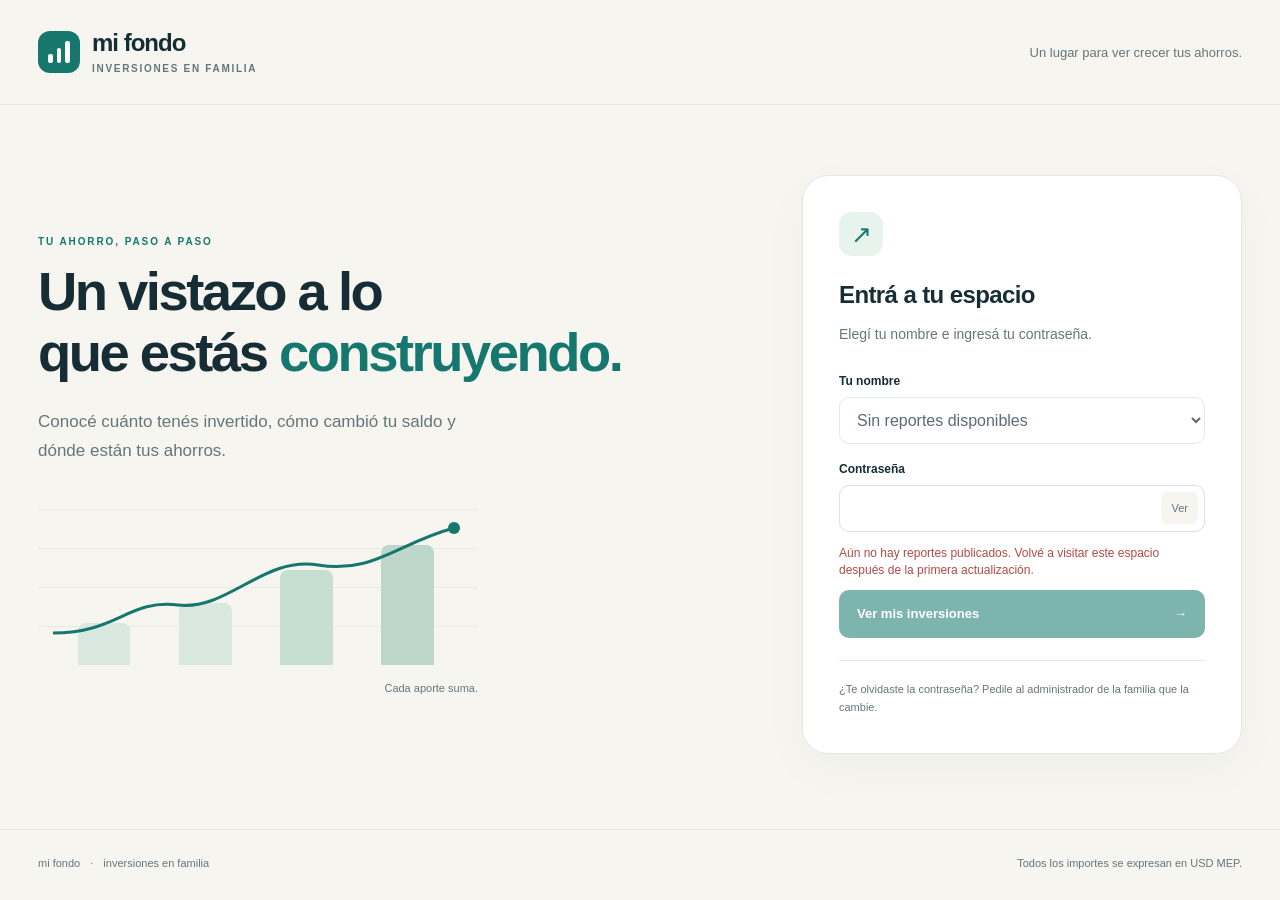
==== docs/index.html @ 8233b6d1 "Implementar fondo familiar local y reportes cifrados" ====
<!doctype html>
<html lang="es">
<head>
  <meta charset="utf-8">
  <meta name="viewport" content="width=device-width, initial-scale=1">
  <meta name="color-scheme" content="light">
  <meta name="description" content="Tu espacio para seguir tus inversiones y ver cómo evolucionan tus ahorros.">
  <title>Mi fondo · Inversiones en familia</title>
  <link rel="stylesheet" href="style.css">
  <script type="module" src="app.js"></script>
</head>
<body>
  <header class="site-header">
    <a class="brand" href="./" aria-label="Mi fondo, inicio"><span class="brand-mark" aria-hidden="true"><i></i><i></i><i></i></span><span>mi fondo<small>inversiones en familia</small></span></a>
    <span class="header-note" id="header-note">Un lugar para ver crecer tus ahorros.</span>
    <button type="button" id="logout" class="button button-quiet" hidden>Cerrar mi vista <span aria-hidden="true">↗</span></button>
  </header>

  <main>
    <section id="login-view" class="login-layout" aria-labelledby="welcome-title">
      <div class="welcome-copy">
        <span class="eyebrow">TU AHORRO, PASO A PASO</span>
        <h1 id="welcome-title">Un vistazo a lo<br>que estás <em>construyendo.</em></h1>
        <p>Conocé cuánto tenés invertido, cómo cambió tu saldo y dónde están tus ahorros.</p>
        <div class="growth-art" aria-hidden="true">
          <div class="growth-grid"></div><div class="growth-bar growth-bar-a"></div><div class="growth-bar growth-bar-b"></div><div class="growth-bar growth-bar-c"></div><div class="growth-bar growth-bar-d"></div>
          <svg viewBox="0 0 420 140" fill="none"><path d="M5 117C70 117 80 83 130 89S215 40 270 49 350 27 406 12" stroke="currentColor" stroke-width="3"/><circle cx="406" cy="12" r="6" fill="currentColor"/></svg>
          <span class="art-label">Cada aporte suma.</span>
        </div>
      </div>
      <div class="login-card">
        <div class="card-icon" aria-hidden="true">↗</div>
        <h2>Entrá a tu espacio</h2>
        <p class="muted">Elegí tu nombre e ingresá tu contraseña.</p>
        <form id="login-form">
          <label for="participant">Tu nombre</label>
          <select id="participant" name="participant" required disabled><option value="">Cargando…</option></select>
          <label for="password">Contraseña</label>
          <div class="password-field"><input id="password" name="password" type="password" autocomplete="current-password" required disabled><button id="show-password" type="button" aria-label="Mostrar contraseña" aria-pressed="false">Ver</button></div>
          <p id="login-message" class="form-message" role="status" aria-live="polite">Buscando el último reporte…</p>
          <button class="button button-primary button-wide" id="login-submit" type="submit" disabled>Ver mis inversiones <span aria-hidden="true">→</span></button>
        </form>
        <p class="login-help">¿Te olvidaste la contraseña? Pedile al administrador de la familia que la cambie.</p>
      </div>
    </section>

    <section id="dashboard" class="dashboard" hidden aria-labelledby="dashboard-title">
      <div class="dashboard-intro"><div><span class="eyebrow">MI ESPACIO</span><h1 id="dashboard-title">Hola.</h1><p>Así están tus inversiones.</p></div><div class="cutoff"><span class="status-dot" aria-hidden="true"></span><div>Última valuación<strong id="as-of">—</strong></div></div></div>
      <div class="metric-grid">
        <article class="metric metric-main"><span class="metric-label">Mi saldo</span><div class="metric-value"><span class="currency-label">USD</span> <strong id="balance">—</strong></div><span class="metric-caption">Valor de tus inversiones al cierre</span><span class="metric-art" aria-hidden="true">↗</span></article>
        <article class="metric"><span class="metric-label">Mis aportes netos</span><div class="metric-value"><span class="currency-label">USD</span> <strong id="net-contributions">—</strong></div><span class="metric-caption" id="contribution-caption">Aportes menos retiros</span></article>
        <article class="metric"><span class="metric-label">Mi resultado</span><div class="metric-value" id="profit-container"><span class="currency-label">USD</span> <strong id="profit">—</strong></div><span class="metric-caption">Saldo + retiros − aportes</span></article>
      </div>
      <div class="content-grid">
        <article class="panel chart-panel">
          <div class="panel-heading"><div><span class="eyebrow">EL RECORRIDO</span><h2>Así evolucionó mi saldo</h2></div><div class="range-control" role="group" aria-label="Período del gráfico"><button type="button" data-range="90">3 meses</button><button type="button" data-range="365">1 año</button><button type="button" data-range="all" class="active" aria-pressed="true">Todo</button></div></div>
          <div id="balance-chart" class="chart-container"></div>
          <p class="chart-note">El saldo refleja tanto tus aportes y retiros como el resultado de las inversiones.</p>
        </article>
        <article class="panel allocation-panel"><div class="panel-heading"><div><span class="eyebrow">MIS INVERSIONES</span><h2>Dónde está mi ahorro</h2></div></div><div id="allocation"></div><p class="chart-note">Tu parte proporcional de la cartera del fondo.</p></article>
      </div>
      <article class="panel unit-panel"><div class="unit-copy"><span class="eyebrow">EL VALOR DEL FONDO</span><h2>Una cuotaparte hoy vale</h2><strong id="unit-value">—</strong><p>Tu ahorro se representa en cuotapartes. Su valor permite seguir la evolución del fondo sin confundirla con los aportes.</p><span class="unit-count" id="unit-count"></span></div><div class="unit-chart-wrap"><div id="unit-chart" class="chart-container chart-small"></div><p class="chart-note" id="unit-return"></p></div></article>
      <article class="panel movements-panel"><div class="panel-heading"><div><span class="eyebrow">MIS MOVIMIENTOS</span><h2>Aportes y retiros</h2></div><span class="table-counter" id="movement-count"></span></div><div class="table-scroll"><table><thead><tr><th>Fecha</th><th>Movimiento</th><th>Concepto</th><th class="numeric">USD MEP</th><th class="numeric">Cuotapartes</th></tr></thead><tbody id="movements"></tbody></table></div><p class="empty-state" id="no-movements" hidden>Todavía no hay movimientos para mostrar.</p></article>
    </section>
  </main>
  <footer class="site-footer"><span>mi fondo <span aria-hidden="true">·</span> inversiones en familia</span><span>Todos los importes se expresan en USD MEP.</span></footer>
</body>
</html>
---- docs/style.css ----
@charset "UTF-8";
:root{--bg:#f6f5f0;--paper:#fff;--ink:#172d36;--muted:#65767b;--line:#e3e8e5;--teal:#15776d;--teal-light:#e7f3ed;--negative:#b14b45;--radius:20px;--shadow:0 16px 50px #18352c08;font-family:Inter,"Segoe UI",Arial,sans-serif;color:var(--ink);background:var(--bg);font-synthesis:none}*{box-sizing:border-box}body{margin:0}button,input,select{font:inherit}button,a,input,select{-webkit-tap-highlight-color:transparent}button{cursor:pointer}button:disabled{opacity:.55;cursor:wait}button:focus-visible,a:focus-visible{outline:3px solid #68b6a3;outline-offset:4px}input:focus,select:focus{outline:2px solid #68b6a3;outline-offset:1px}a{color:inherit}button[hidden],[hidden]{display:none!important}.site-header{max-width:1280px;margin:auto;padding:30px 38px;display:flex;justify-content:space-between;align-items:center;gap:24px;border-bottom:1px solid var(--line)}.brand{display:inline-flex;align-items:center;gap:12px;text-decoration:none;font-size:24px;font-weight:750;letter-spacing:-1px;line-height:1.1}.brand small{display:block;font-size:10px;letter-spacing:1.7px;text-transform:uppercase;font-weight:600;margin-top:7px;color:var(--muted)}.brand-mark{display:flex;align-items:end;gap:4px;width:42px;height:42px;padding:10px;background:var(--teal);border-radius:12px}.brand-mark i{width:5px;background:#fff;border-radius:2px}.brand-mark i:nth-child(1){height:9px}.brand-mark i:nth-child(2){height:15px}.brand-mark i:nth-child(3){height:22px}.header-note{font-size:13px;color:var(--muted)}main{max-width:1280px;margin:auto;padding:0 38px}.login-layout{min-height:calc(100vh - 212px);display:grid;grid-template-columns:1.15fr .85fr;align-items:center;gap:70px;padding:70px 0 75px}.eyebrow{display:block;font-size:10px;font-weight:750;letter-spacing:1.9px;color:var(--teal);margin-bottom:15px}.welcome-copy h1{font-size:clamp(36px,4.25vw,58px);font-weight:650;line-height:1.12;letter-spacing:-2.5px;margin:0 0 24px}.welcome-copy h1 em{font-style:normal;color:var(--teal)}.welcome-copy>p{font-size:17px;line-height:1.7;color:var(--muted);max-width:420px}.growth-art{width:min(95%,440px);height:186px;position:relative;margin-top:42px;overflow:hidden}.growth-grid{position:absolute;inset:0 0 29px;background:repeating-linear-gradient(to top,transparent 0,transparent 38px,#d9e3dc88 38px,#d9e3dc88 39px)}.growth-art svg{position:absolute;inset:8px 5px 15px;color:var(--teal);width:calc(100% - 10px);height:140px}.growth-bar{position:absolute;bottom:29px;width:12%;border-radius:8px 8px 0 0;background:#dae9df}.growth-bar-a{left:9%;height:42px}.growth-bar-b{left:32%;height:62px}.growth-bar-c{left:55%;height:95px;background:#c6dfd0}.growth-bar-d{left:78%;height:120px;background:#bdd7ca}.art-label{position:absolute;bottom:0;right:0;font-size:11px;color:var(--muted)}.login-card{background:var(--paper);border:1px solid var(--line);border-radius:26px;padding:36px;box-shadow:var(--shadow);max-width:440px;width:100%;justify-self:end}.card-icon{display:grid;place-items:center;width:44px;height:44px;background:var(--teal-light);border-radius:13px;color:var(--teal);font-size:25px;margin-bottom:25px}h2{font-size:20px;letter-spacing:-.6px;font-weight:650;margin:0}.login-card h2{font-size:24px}.muted{color:var(--muted);font-size:14px;line-height:1.6}.login-card form{margin-top:28px}label{display:block;font-size:12px;font-weight:650;margin:18px 0 9px}input,select{border:1px solid #d9e2dd;border-radius:10px;background:#fff;color:var(--ink);width:100%;min-height:47px;padding:11px 13px}select{cursor:pointer}.password-field{position:relative}.password-field input{padding-right:60px}.password-field button{position:absolute;right:7px;top:7px;background:var(--bg);border:0;border-radius:6px;padding:8px 10px;font-size:11px;color:var(--muted);min-height:32px}.form-message{min-height:35px;font-size:12px;line-height:1.4;color:var(--muted);margin:13px 0 10px}.form-message.error{color:var(--negative)}.button{border:1px solid transparent;display:inline-flex;justify-content:center;align-items:center;gap:20px;border-radius:10px;padding:13px 17px;font-size:13px;font-weight:600;transition:background .15s}.button-primary{background:var(--teal);color:#fff}.button-primary:hover{background:#11655c}.button-wide{width:100%;justify-content:space-between;min-height:48px}.button-quiet{border-color:var(--line);background:transparent;color:var(--ink)}.button-quiet:hover{background:#fff}.login-help{font-size:11px;line-height:1.7;color:var(--muted);margin:22px 0 0;padding-top:19px;border-top:1px solid var(--line)}.site-footer{max-width:1280px;margin:0 auto;padding:25px 38px;border-top:1px solid var(--line);display:flex;justify-content:space-between;gap:16px;color:var(--muted);font-size:11px;line-height:1.6}.site-footer span span{margin:0 7px}.dashboard{padding:42px 0 45px}.dashboard-intro{display:flex;align-items:end;justify-content:space-between;gap:20px;margin-bottom:28px}.dashboard-intro h1{font-size:37px;letter-spacing:-1.7px;line-height:1.05;font-weight:650;margin:0 0 10px}.dashboard-intro .eyebrow{margin-bottom:13px}.dashboard-intro p{margin:0;color:var(--muted);font-size:14px}.cutoff{display:flex;align-items:center;gap:10px;font-size:10px;line-height:1.5;color:var(--muted);padding-bottom:3px}.cutoff strong{display:block;color:var(--ink);font-size:12px;font-weight:600}.status-dot{width:7px;height:7px;background:#5c9c6f;border-radius:50%;box-shadow:0 0 0 4px #e3ede3}.metric-grid{display:grid;grid-template-columns:1.15fr 1fr 1fr;gap:18px;margin-bottom:24px}.metric{background:#fff;border:1px solid var(--line);border-radius:var(--radius);padding:27px;position:relative;overflow:hidden;box-shadow:var(--shadow)}.metric-main{background:var(--ink);color:#fff;border-color:var(--ink)}.metric-label{display:block;font-size:12px;font-weight:500;color:var(--muted);margin-bottom:17px}.metric-main .metric-label,.metric-main .metric-caption{color:#b8cfcc}.metric-value{white-space:nowrap;line-height:1.15;font-variant-numeric:tabular-nums;font-size:34px;letter-spacing:-1px;font-weight:550;margin-bottom:13px}.metric-value strong{font-weight:650}.currency-label{font-size:12px;font-weight:500;letter-spacing:.4px}.metric-caption{font-size:10px;line-height:1.6;color:var(--muted);position:relative;z-index:1}.metric-art{font-size:135px;position:absolute;right:-3px;bottom:-34px;color:#ffffff08;line-height:1}.positive{color:var(--teal)}.negative{color:var(--negative)}.content-grid{display:grid;grid-template-columns:1.55fr 1fr;gap:22px;margin-bottom:22px}.panel{background:#fff;border:1px solid var(--line);border-radius:var(--radius);box-shadow:var(--shadow);padding:27px}.panel-heading{display:flex;align-items:center;justify-content:space-between;gap:16px;margin-bottom:23px}.panel-heading .eyebrow{font-size:9px;margin-bottom:10px}.panel-heading h2{font-size:18px}.range-control{display:flex;gap:3px;border:1px solid var(--line);padding:3px;border-radius:8px;white-space:nowrap}.range-control button{font-size:10px;min-height:29px;padding:6px 8px;border:0;background:transparent;border-radius:5px;color:var(--muted)}.range-control .active{background:var(--teal-light);color:var(--teal);font-weight:650}.chart-container{min-height:195px;position:relative}.chart-container svg{width:100%;height:auto;display:block;overflow:visible}.chart-note{margin:16px 0 0;font-size:10px;line-height:1.7;color:var(--muted)}.chart-empty{height:195px;display:grid;place-items:center;text-align:center;font-size:12px;line-height:1.6;color:var(--muted);border-radius:12px;background:#f8faf7;padding:25px}.chart-text{font-size:10px;fill:#7c8b8a;font-family:"Segoe UI",Arial,sans-serif}.allocation-item+.allocation-item{margin-top:16px}.allocation-label{display:flex;align-items:center;justify-content:space-between;gap:12px;font-size:11px;line-height:1.5;margin-bottom:7px}.allocation-name{display:flex;align-items:center;gap:8px;min-width:0}.allocation-name strong{font-weight:650;white-space:nowrap;overflow:hidden;text-overflow:ellipsis}.allocation-name small{color:var(--muted);font-size:10px}.allocation-label>span{font-variant-numeric:tabular-nums;white-space:nowrap;font-weight:600}.allocation-track{height:5px;border-radius:4px;background:#edf1ed;overflow:hidden}.allocation-fill{height:100%;border-radius:4px;background:var(--teal)}.allocation-dot{height:7px;width:7px;min-width:7px;border-radius:50%;background:var(--teal)}.allocation-more{margin-top:17px;color:var(--muted);font-size:10px}.unit-panel{display:grid;grid-template-columns:.9fr 1.3fr;gap:48px;margin-bottom:22px;background:#eef3ec;border-color:#e0e8dc}.unit-copy h2{font-size:18px}.unit-copy>strong{display:block;font-size:30px;letter-spacing:-1px;font-weight:650;margin:15px 0 12px;font-variant-numeric:tabular-nums}.unit-copy>p{font-size:11px;line-height:1.8;color:var(--muted);max-width:350px}.unit-count{display:inline-block;margin-top:5px;font-size:10px;border:1px solid #d2dfd0;border-radius:6px;padding:7px 10px;color:#526a5d}.unit-chart-wrap{align-self:center}.chart-small{min-height:140px}.unit-chart-wrap .chart-note{margin-top:6px}.table-scroll{overflow:auto;margin:0 -3px}table{width:100%;border-collapse:collapse;white-space:nowrap;text-align:left}th{font-size:9px;font-weight:650;text-transform:uppercase;letter-spacing:.9px;color:var(--muted);padding:0 12px 13px;border-bottom:1px solid var(--line)}td{padding:15px 12px;border-bottom:1px solid #edf0ed;font-size:11px;line-height:1.5}tbody tr:last-child td{border-bottom:0}.numeric{text-align:right;font-variant-numeric:tabular-nums}.movement-badge{display:inline-block;padding:5px 8px;background:var(--teal-light);color:var(--teal);border-radius:6px;font-size:10px}.movement-badge.withdrawal{background:#f7ece7;color:#a55c46}.movement-note{white-space:normal;min-width:140px;max-width:380px;color:var(--muted)}.table-counter{font-size:10px;color:var(--muted);background:var(--bg);padding:7px 10px;border-radius:7px}.empty-state{font-size:12px;color:var(--muted);padding:24px 0;line-height:1.8}.movements-panel .panel-heading{margin-bottom:26px}@media(min-width:1400px){.login-layout{gap:110px}}@media(max-width:1000px){.login-layout{gap:35px}.login-card{padding:28px}.metric{padding:22px}.metric-value{font-size:28px}.content-grid{grid-template-columns:1.3fr 1fr}.panel{padding:22px}.panel-heading{align-items:start;flex-wrap:wrap}.range-control{margin-top:0}.unit-panel{gap:30px}}@media(max-width:760px){.site-header{padding:22px}.header-note{display:none}main{padding:0 22px}.login-layout{grid-template-columns:1fr;padding:42px 0 45px;gap:25px;min-height:0}.welcome-copy h1{font-size:39px;letter-spacing:-1.8px}.welcome-copy>p{font-size:14px;max-width:100%;margin-bottom:0}.growth-art{display:none}.login-card{max-width:none;justify-self:stretch;padding:27px}.welcome-copy .eyebrow{font-size:9px}.site-footer{padding:22px;flex-direction:column;gap:7px}.dashboard{padding-top:30px}.dashboard-intro h1{font-size:31px}.dashboard-intro{align-items:start}.cutoff{font-size:9px;padding-top:21px}.cutoff strong{font-size:10px}.metric-grid{grid-template-columns:1fr 1fr;gap:12px}.metric-main{grid-column:1/-1}.metric{padding:21px}.metric-main .metric-value{font-size:39px}.metric-value{font-size:25px}.metric-label{font-size:11px;margin-bottom:13px}.metric-caption{font-size:9px}.content-grid{grid-template-columns:1fr;gap:18px;margin-bottom:18px}.panel{padding:23px}.unit-panel{grid-template-columns:1fr;gap:22px;margin-bottom:18px}.unit-copy>p{max-width:none}.unit-chart-wrap{width:100%}.range-control button{font-size:9px}.panel-heading h2{font-size:17px}.site-header .button{font-size:11px;padding:10px}.brand{font-size:22px}.brand small{font-size:8px}.brand-mark{width:37px;height:37px;padding:8px}.allocation-name small{max-width:210px;overflow:hidden;text-overflow:ellipsis;white-space:nowrap}.movements-panel{padding:23px 15px}.movements-panel .panel-heading{padding:0 8px}.metric-art{bottom:-30px;right:16px}}@media(prefers-reduced-motion:reduce){*{scroll-behavior:auto!important;transition:none!important}}@media print{.site-header #logout,.range-control,#login-view{display:none!important}body{background:#fff}.site-header,main,.site-footer{max-width:none;padding-left:0;padding-right:0}.panel,.metric{box-shadow:none;break-inside:avoid}.dashboard{padding-top:20px}.content-grid{grid-template-columns:1.4fr 1fr}.metric-main{print-color-adjust:exact;-webkit-print-color-adjust:exact}.site-footer{margin-top:20px}}
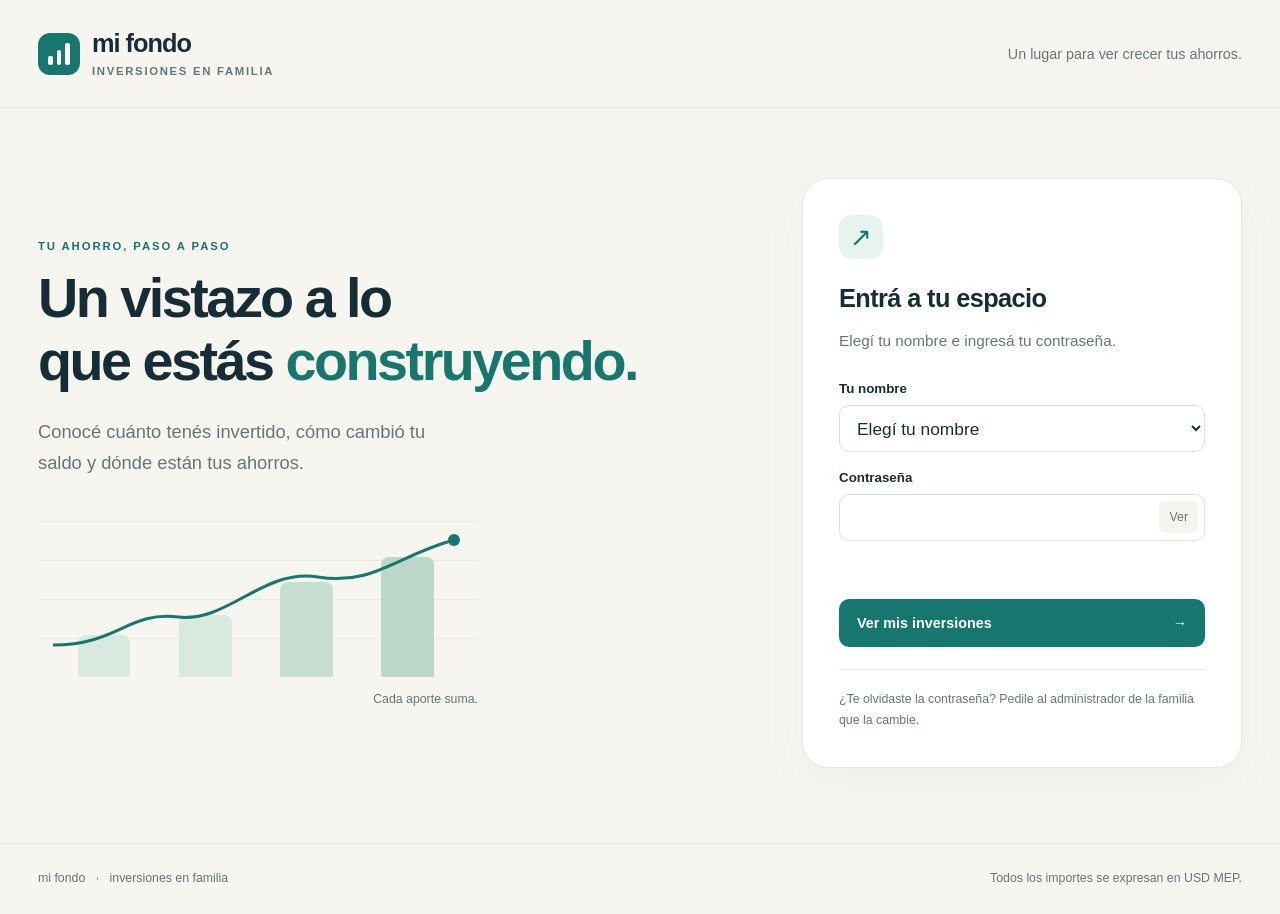
==== commit a0afb85a: "Aumentar la tipografia de los reportes y el administrador" ====
--- a/docs/index.html
+++ b/docs/index.html
@@ -6,7 +6,7 @@
   <meta name="color-scheme" content="light">
   <meta name="description" content="Tu espacio para seguir tus inversiones y ver cómo evolucionan tus ahorros.">
   <title>Mi fondo · Inversiones en familia</title>
-  <link rel="stylesheet" href="style.css">
+  <link rel="stylesheet" href="style.css?v=2">
   <script type="module" src="app.js"></script>
 </head>
 <body>
@@ -45,7 +45,7 @@
     </section>
 
     <section id="dashboard" class="dashboard" hidden aria-labelledby="dashboard-title">
-      <div class="dashboard-intro"><div><span class="eyebrow">MI ESPACIO</span><h1 id="dashboard-title">Hola.</h1><p>Así están tus inversiones.</p></div><div class="cutoff"><span class="status-dot" aria-hidden="true"></span><div>Última valuación<strong id="as-of">—</strong></div></div></div>
+      <div class="dashboard-intro"><div><span class="eyebrow">MI ESPACIO</span><h1 id="dashboard-title">Hola.</h1><p>Así están tus inversiones.</p></div><div class="cutoff"><span class="status-dot" aria-hidden="true"></span><div>Última valuación<strong id="as-of">—</strong><small id="quote-as-of" hidden></small></div></div></div>
       <div class="metric-grid">
         <article class="metric metric-main"><span class="metric-label">Mi saldo</span><div class="metric-value"><span class="currency-label">USD</span> <strong id="balance">—</strong></div><span class="metric-caption">Valor de tus inversiones al cierre</span><span class="metric-art" aria-hidden="true">↗</span></article>
         <article class="metric"><span class="metric-label">Mis aportes netos</span><div class="metric-value"><span class="currency-label">USD</span> <strong id="net-contributions">—</strong></div><span class="metric-caption" id="contribution-caption">Aportes menos retiros</span></article>
--- a/docs/style.css
+++ b/docs/style.css
@@ -1,2 +1,10 @@
 @charset "UTF-8";
-:root{--bg:#f6f5f0;--paper:#fff;--ink:#172d36;--muted:#65767b;--line:#e3e8e5;--teal:#15776d;--teal-light:#e7f3ed;--negative:#b14b45;--radius:20px;--shadow:0 16px 50px #18352c08;font-family:Inter,"Segoe UI",Arial,sans-serif;color:var(--ink);background:var(--bg);font-synthesis:none}*{box-sizing:border-box}body{margin:0}button,input,select{font:inherit}button,a,input,select{-webkit-tap-highlight-color:transparent}button{cursor:pointer}button:disabled{opacity:.55;cursor:wait}button:focus-visible,a:focus-visible{outline:3px solid #68b6a3;outline-offset:4px}input:focus,select:focus{outline:2px solid #68b6a3;outline-offset:1px}a{color:inherit}button[hidden],[hidden]{display:none!important}.site-header{max-width:1280px;margin:auto;padding:30px 38px;display:flex;justify-content:space-between;align-items:center;gap:24px;border-bottom:1px solid var(--line)}.brand{display:inline-flex;align-items:center;gap:12px;text-decoration:none;font-size:24px;font-weight:750;letter-spacing:-1px;line-height:1.1}.brand small{display:block;font-size:10px;letter-spacing:1.7px;text-transform:uppercase;font-weight:600;margin-top:7px;color:var(--muted)}.brand-mark{display:flex;align-items:end;gap:4px;width:42px;height:42px;padding:10px;background:var(--teal);border-radius:12px}.brand-mark i{width:5px;background:#fff;border-radius:2px}.brand-mark i:nth-child(1){height:9px}.brand-mark i:nth-child(2){height:15px}.brand-mark i:nth-child(3){height:22px}.header-note{font-size:13px;color:var(--muted)}main{max-width:1280px;margin:auto;padding:0 38px}.login-layout{min-height:calc(100vh - 212px);display:grid;grid-template-columns:1.15fr .85fr;align-items:center;gap:70px;padding:70px 0 75px}.eyebrow{display:block;font-size:10px;font-weight:750;letter-spacing:1.9px;color:var(--teal);margin-bottom:15px}.welcome-copy h1{font-size:clamp(36px,4.25vw,58px);font-weight:650;line-height:1.12;letter-spacing:-2.5px;margin:0 0 24px}.welcome-copy h1 em{font-style:normal;color:var(--teal)}.welcome-copy>p{font-size:17px;line-height:1.7;color:var(--muted);max-width:420px}.growth-art{width:min(95%,440px);height:186px;position:relative;margin-top:42px;overflow:hidden}.growth-grid{position:absolute;inset:0 0 29px;background:repeating-linear-gradient(to top,transparent 0,transparent 38px,#d9e3dc88 38px,#d9e3dc88 39px)}.growth-art svg{position:absolute;inset:8px 5px 15px;color:var(--teal);width:calc(100% - 10px);height:140px}.growth-bar{position:absolute;bottom:29px;width:12%;border-radius:8px 8px 0 0;background:#dae9df}.growth-bar-a{left:9%;height:42px}.growth-bar-b{left:32%;height:62px}.growth-bar-c{left:55%;height:95px;background:#c6dfd0}.growth-bar-d{left:78%;height:120px;background:#bdd7ca}.art-label{position:absolute;bottom:0;right:0;font-size:11px;color:var(--muted)}.login-card{background:var(--paper);border:1px solid var(--line);border-radius:26px;padding:36px;box-shadow:var(--shadow);max-width:440px;width:100%;justify-self:end}.card-icon{display:grid;place-items:center;width:44px;height:44px;background:var(--teal-light);border-radius:13px;color:var(--teal);font-size:25px;margin-bottom:25px}h2{font-size:20px;letter-spacing:-.6px;font-weight:650;margin:0}.login-card h2{font-size:24px}.muted{color:var(--muted);font-size:14px;line-height:1.6}.login-card form{margin-top:28px}label{display:block;font-size:12px;font-weight:650;margin:18px 0 9px}input,select{border:1px solid #d9e2dd;border-radius:10px;background:#fff;color:var(--ink);width:100%;min-height:47px;padding:11px 13px}select{cursor:pointer}.password-field{position:relative}.password-field input{padding-right:60px}.password-field button{position:absolute;right:7px;top:7px;background:var(--bg);border:0;border-radius:6px;padding:8px 10px;font-size:11px;color:var(--muted);min-height:32px}.form-message{min-height:35px;font-size:12px;line-height:1.4;color:var(--muted);margin:13px 0 10px}.form-message.error{color:var(--negative)}.button{border:1px solid transparent;display:inline-flex;justify-content:center;align-items:center;gap:20px;border-radius:10px;padding:13px 17px;font-size:13px;font-weight:600;transition:background .15s}.button-primary{background:var(--teal);color:#fff}.button-primary:hover{background:#11655c}.button-wide{width:100%;justify-content:space-between;min-height:48px}.button-quiet{border-color:var(--line);background:transparent;color:var(--ink)}.button-quiet:hover{background:#fff}.login-help{font-size:11px;line-height:1.7;color:var(--muted);margin:22px 0 0;padding-top:19px;border-top:1px solid var(--line)}.site-footer{max-width:1280px;margin:0 auto;padding:25px 38px;border-top:1px solid var(--line);display:flex;justify-content:space-between;gap:16px;color:var(--muted);font-size:11px;line-height:1.6}.site-footer span span{margin:0 7px}.dashboard{padding:42px 0 45px}.dashboard-intro{display:flex;align-items:end;justify-content:space-between;gap:20px;margin-bottom:28px}.dashboard-intro h1{font-size:37px;letter-spacing:-1.7px;line-height:1.05;font-weight:650;margin:0 0 10px}.dashboard-intro .eyebrow{margin-bottom:13px}.dashboard-intro p{margin:0;color:var(--muted);font-size:14px}.cutoff{display:flex;align-items:center;gap:10px;font-size:10px;line-height:1.5;color:var(--muted);padding-bottom:3px}.cutoff strong{display:block;color:var(--ink);font-size:12px;font-weight:600}.status-dot{width:7px;height:7px;background:#5c9c6f;border-radius:50%;box-shadow:0 0 0 4px #e3ede3}.metric-grid{display:grid;grid-template-columns:1.15fr 1fr 1fr;gap:18px;margin-bottom:24px}.metric{background:#fff;border:1px solid var(--line);border-radius:var(--radius);padding:27px;position:relative;overflow:hidden;box-shadow:var(--shadow)}.metric-main{background:var(--ink);color:#fff;border-color:var(--ink)}.metric-label{display:block;font-size:12px;font-weight:500;color:var(--muted);margin-bottom:17px}.metric-main .metric-label,.metric-main .metric-caption{color:#b8cfcc}.metric-value{white-space:nowrap;line-height:1.15;font-variant-numeric:tabular-nums;font-size:34px;letter-spacing:-1px;font-weight:550;margin-bottom:13px}.metric-value strong{font-weight:650}.currency-label{font-size:12px;font-weight:500;letter-spacing:.4px}.metric-caption{font-size:10px;line-height:1.6;color:var(--muted);position:relative;z-index:1}.metric-art{font-size:135px;position:absolute;right:-3px;bottom:-34px;color:#ffffff08;line-height:1}.positive{color:var(--teal)}.negative{color:var(--negative)}.content-grid{display:grid;grid-template-columns:1.55fr 1fr;gap:22px;margin-bottom:22px}.panel{background:#fff;border:1px solid var(--line);border-radius:var(--radius);box-shadow:var(--shadow);padding:27px}.panel-heading{display:flex;align-items:center;justify-content:space-between;gap:16px;margin-bottom:23px}.panel-heading .eyebrow{font-size:9px;margin-bottom:10px}.panel-heading h2{font-size:18px}.range-control{display:flex;gap:3px;border:1px solid var(--line);padding:3px;border-radius:8px;white-space:nowrap}.range-control button{font-size:10px;min-height:29px;padding:6px 8px;border:0;background:transparent;border-radius:5px;color:var(--muted)}.range-control .active{background:var(--teal-light);color:var(--teal);font-weight:650}.chart-container{min-height:195px;position:relative}.chart-container svg{width:100%;height:auto;display:block;overflow:visible}.chart-note{margin:16px 0 0;font-size:10px;line-height:1.7;color:var(--muted)}.chart-empty{height:195px;display:grid;place-items:center;text-align:center;font-size:12px;line-height:1.6;color:var(--muted);border-radius:12px;background:#f8faf7;padding:25px}.chart-text{font-size:10px;fill:#7c8b8a;font-family:"Segoe UI",Arial,sans-serif}.allocation-item+.allocation-item{margin-top:16px}.allocation-label{display:flex;align-items:center;justify-content:space-between;gap:12px;font-size:11px;line-height:1.5;margin-bottom:7px}.allocation-name{display:flex;align-items:center;gap:8px;min-width:0}.allocation-name strong{font-weight:650;white-space:nowrap;overflow:hidden;text-overflow:ellipsis}.allocation-name small{color:var(--muted);font-size:10px}.allocation-label>span{font-variant-numeric:tabular-nums;white-space:nowrap;font-weight:600}.allocation-track{height:5px;border-radius:4px;background:#edf1ed;overflow:hidden}.allocation-fill{height:100%;border-radius:4px;background:var(--teal)}.allocation-dot{height:7px;width:7px;min-width:7px;border-radius:50%;background:var(--teal)}.allocation-more{margin-top:17px;color:var(--muted);font-size:10px}.unit-panel{display:grid;grid-template-columns:.9fr 1.3fr;gap:48px;margin-bottom:22px;background:#eef3ec;border-color:#e0e8dc}.unit-copy h2{font-size:18px}.unit-copy>strong{display:block;font-size:30px;letter-spacing:-1px;font-weight:650;margin:15px 0 12px;font-variant-numeric:tabular-nums}.unit-copy>p{font-size:11px;line-height:1.8;color:var(--muted);max-width:350px}.unit-count{display:inline-block;margin-top:5px;font-size:10px;border:1px solid #d2dfd0;border-radius:6px;padding:7px 10px;color:#526a5d}.unit-chart-wrap{align-self:center}.chart-small{min-height:140px}.unit-chart-wrap .chart-note{margin-top:6px}.table-scroll{overflow:auto;margin:0 -3px}table{width:100%;border-collapse:collapse;white-space:nowrap;text-align:left}th{font-size:9px;font-weight:650;text-transform:uppercase;letter-spacing:.9px;color:var(--muted);padding:0 12px 13px;border-bottom:1px solid var(--line)}td{padding:15px 12px;border-bottom:1px solid #edf0ed;font-size:11px;line-height:1.5}tbody tr:last-child td{border-bottom:0}.numeric{text-align:right;font-variant-numeric:tabular-nums}.movement-badge{display:inline-block;padding:5px 8px;background:var(--teal-light);color:var(--teal);border-radius:6px;font-size:10px}.movement-badge.withdrawal{background:#f7ece7;color:#a55c46}.movement-note{white-space:normal;min-width:140px;max-width:380px;color:var(--muted)}.table-counter{font-size:10px;color:var(--muted);background:var(--bg);padding:7px 10px;border-radius:7px}.empty-state{font-size:12px;color:var(--muted);padding:24px 0;line-height:1.8}.movements-panel .panel-heading{margin-bottom:26px}@media(min-width:1400px){.login-layout{gap:110px}}@media(max-width:1000px){.login-layout{gap:35px}.login-card{padding:28px}.metric{padding:22px}.metric-value{font-size:28px}.content-grid{grid-template-columns:1.3fr 1fr}.panel{padding:22px}.panel-heading{align-items:start;flex-wrap:wrap}.range-control{margin-top:0}.unit-panel{gap:30px}}@media(max-width:760px){.site-header{padding:22px}.header-note{display:none}main{padding:0 22px}.login-layout{grid-template-columns:1fr;padding:42px 0 45px;gap:25px;min-height:0}.welcome-copy h1{font-size:39px;letter-spacing:-1.8px}.welcome-copy>p{font-size:14px;max-width:100%;margin-bottom:0}.growth-art{display:none}.login-card{max-width:none;justify-self:stretch;padding:27px}.welcome-copy .eyebrow{font-size:9px}.site-footer{padding:22px;flex-direction:column;gap:7px}.dashboard{padding-top:30px}.dashboard-intro h1{font-size:31px}.dashboard-intro{align-items:start}.cutoff{font-size:9px;padding-top:21px}.cutoff strong{font-size:10px}.metric-grid{grid-template-columns:1fr 1fr;gap:12px}.metric-main{grid-column:1/-1}.metric{padding:21px}.metric-main .metric-value{font-size:39px}.metric-value{font-size:25px}.metric-label{font-size:11px;margin-bottom:13px}.metric-caption{font-size:9px}.content-grid{grid-template-columns:1fr;gap:18px;margin-bottom:18px}.panel{padding:23px}.unit-panel{grid-template-columns:1fr;gap:22px;margin-bottom:18px}.unit-copy>p{max-width:none}.unit-chart-wrap{width:100%}.range-control button{font-size:9px}.panel-heading h2{font-size:17px}.site-header .button{font-size:11px;padding:10px}.brand{font-size:22px}.brand small{font-size:8px}.brand-mark{width:37px;height:37px;padding:8px}.allocation-name small{max-width:210px;overflow:hidden;text-overflow:ellipsis;white-space:nowrap}.movements-panel{padding:23px 15px}.movements-panel .panel-heading{padding:0 8px}.metric-art{bottom:-30px;right:16px}}@media(prefers-reduced-motion:reduce){*{scroll-behavior:auto!important;transition:none!important}}@media print{.site-header #logout,.range-control,#login-view{display:none!important}body{background:#fff}.site-header,main,.site-footer{max-width:none;padding-left:0;padding-right:0}.panel,.metric{box-shadow:none;break-inside:avoid}.dashboard{padding-top:20px}.content-grid{grid-template-columns:1.4fr 1fr}.metric-main{print-color-adjust:exact;-webkit-print-color-adjust:exact}.site-footer{margin-top:20px}}
+:root{--bg:#f6f5f0;--paper:#fff;--ink:#172d36;--muted:#65767b;--line:#e3e8e5;--teal:#15776d;--teal-light:#e7f3ed;--negative:#b14b45;--radius:20px;--shadow:0 16px 50px #18352c08;font-family:Inter,"Segoe UI",Arial,sans-serif;color:var(--ink);background:var(--bg);font-synthesis:none}*{box-sizing:border-box}body{margin:0;font-size:calc(1rem + 1pt)}button,input,select{font:inherit}button,a,input,select{-webkit-tap-highlight-color:transparent}button{cursor:pointer}button:disabled{opacity:.55;cursor:wait}button:focus-visible,a:focus-visible{outline:3px solid #68b6a3;outline-offset:4px}input:focus,select:focus{outline:2px solid #68b6a3;outline-offset:1px}a{color:inherit}button[hidden],[hidden]{display:none!important}.site-header{max-width:1280px;margin:auto;padding:30px 38px;display:flex;justify-content:space-between;align-items:center;gap:24px;border-bottom:1px solid var(--line)}.brand{display:inline-flex;align-items:center;gap:12px;text-decoration:none;font-size:calc(24px + 1pt);font-weight:750;letter-spacing:-1px;line-height:1.1}.brand small{display:block;font-size:calc(10px + 1pt);letter-spacing:1.7px;text-transform:uppercase;font-weight:600;margin-top:7px;color:var(--muted)}.brand-mark{display:flex;align-items:end;gap:4px;width:42px;height:42px;padding:10px;background:var(--teal);border-radius:12px}.brand-mark i{width:5px;background:#fff;border-radius:2px}.brand-mark i:nth-child(1){height:9px}.brand-mark i:nth-child(2){height:15px}.brand-mark i:nth-child(3){height:22px}.header-note{font-size:calc(13px + 1pt);color:var(--muted)}main{max-width:1280px;margin:auto;padding:0 38px}.login-layout{min-height:calc(100vh - 212px);display:grid;grid-template-columns:1.15fr .85fr;align-items:center;gap:70px;padding:70px 0 75px}.eyebrow{display:block;font-size:calc(10px + 1pt);font-weight:750;letter-spacing:1.9px;color:var(--teal);margin-bottom:15px}.welcome-copy h1{font-size:calc(clamp(36px,4.25vw,58px) + 1pt);font-weight:650;line-height:1.12;letter-spacing:-2.5px;margin:0 0 24px}.welcome-copy h1 em{font-style:normal;color:var(--teal)}.welcome-copy>p{font-size:calc(17px + 1pt);line-height:1.7;color:var(--muted);max-width:420px}.growth-art{width:min(95%,440px);height:186px;position:relative;margin-top:42px;overflow:hidden}.growth-grid{position:absolute;inset:0 0 29px;background:repeating-linear-gradient(to top,transparent 0,transparent 38px,#d9e3dc88 38px,#d9e3dc88 39px)}.growth-art svg{position:absolute;inset:8px 5px 15px;color:var(--teal);width:calc(100% - 10px);height:140px}.growth-bar{position:absolute;bottom:29px;width:12%;border-radius:8px 8px 0 0;background:#dae9df}.growth-bar-a{left:9%;height:42px}.growth-bar-b{left:32%;height:62px}.growth-bar-c{left:55%;height:95px;background:#c6dfd0}.growth-bar-d{left:78%;height:120px;background:#bdd7ca}.art-label{position:absolute;bottom:0;right:0;font-size:calc(11px + 1pt);color:var(--muted)}.login-card{background:var(--paper);border:1px solid var(--line);border-radius:26px;padding:36px;box-shadow:var(--shadow);max-width:440px;width:100%;justify-self:end}.card-icon{display:grid;place-items:center;width:44px;height:44px;background:var(--teal-light);border-radius:13px;color:var(--teal);font-size:calc(25px + 1pt);margin-bottom:25px}h2{font-size:calc(20px + 1pt);letter-spacing:-.6px;font-weight:650;margin:0}.login-card h2{font-size:calc(24px + 1pt)}.muted{color:var(--muted);font-size:calc(14px + 1pt);line-height:1.6}.login-card form{margin-top:28px}label{display:block;font-size:calc(12px + 1pt);font-weight:650;margin:18px 0 9px}input,select{border:1px solid #d9e2dd;border-radius:10px;background:#fff;color:var(--ink);width:100%;min-height:47px;padding:11px 13px}select{cursor:pointer}.password-field{position:relative}.password-field input{padding-right:60px}.password-field button{position:absolute;right:7px;top:7px;background:var(--bg);border:0;border-radius:6px;padding:8px 10px;font-size:calc(11px + 1pt);color:var(--muted);min-height:32px}.form-message{min-height:35px;font-size:calc(12px + 1pt);line-height:1.4;color:var(--muted);margin:13px 0 10px}.form-message.error{color:var(--negative)}.button{border:1px solid transparent;display:inline-flex;justify-content:center;align-items:center;gap:20px;border-radius:10px;padding:13px 17px;font-size:calc(13px + 1pt);font-weight:600;transition:background .15s}.button-primary{background:var(--teal);color:#fff}.button-primary:hover{background:#11655c}.button-wide{width:100%;justify-content:space-between;min-height:48px}.button-quiet{border-color:var(--line);background:transparent;color:var(--ink)}.button-quiet:hover{background:#fff}.login-help{font-size:calc(11px + 1pt);line-height:1.7;color:var(--muted);margin:22px 0 0;padding-top:19px;border-top:1px solid var(--line)}.site-footer{max-width:1280px;margin:0 auto;padding:25px 38px;border-top:1px solid var(--line);display:flex;justify-content:space-between;gap:16px;color:var(--muted);font-size:calc(11px + 1pt);line-height:1.6}.site-footer span span{margin:0 7px}.dashboard{padding:42px 0 45px}.dashboard-intro{display:flex;align-items:end;justify-content:space-between;gap:20px;margin-bottom:28px}.dashboard-intro h1{font-size:calc(37px + 1pt);letter-spacing:-1.7px;line-height:1.05;font-weight:650;margin:0 0 10px}.dashboard-intro .eyebrow{margin-bottom:13px}.dashboard-intro p{margin:0;color:var(--muted);font-size:calc(14px + 1pt)}.cutoff{display:flex;align-items:center;gap:10px;font-size:calc(10px + 1pt);line-height:1.5;color:var(--muted);padding-bottom:3px}.cutoff strong{display:block;color:var(--ink);font-size:calc(12px + 1pt);font-weight:600}.status-dot{width:7px;height:7px;background:#5c9c6f;border-radius:50%;box-shadow:0 0 0 4px #e3ede3}.metric-grid{display:grid;grid-template-columns:1.15fr 1fr 1fr;gap:18px;margin-bottom:24px}.metric{background:#fff;border:1px solid var(--line);border-radius:var(--radius);padding:27px;position:relative;overflow:hidden;box-shadow:var(--shadow)}.metric-main{background:var(--ink);color:#fff;border-color:var(--ink)}.metric-label{display:block;font-size:calc(12px + 1pt);font-weight:500;color:var(--muted);margin-bottom:17px}.metric-main .metric-label,.metric-main .metric-caption{color:#b8cfcc}.metric-value{white-space:nowrap;line-height:1.15;font-variant-numeric:tabular-nums;font-size:calc(34px + 1pt);letter-spacing:-1px;font-weight:550;margin-bottom:13px}.metric-value strong{font-weight:650}.currency-label{font-size:calc(12px + 1pt);font-weight:500;letter-spacing:.4px}.metric-caption{font-size:calc(10px + 1pt);line-height:1.6;color:var(--muted);position:relative;z-index:1}.metric-art{font-size:calc(135px + 1pt);position:absolute;right:-3px;bottom:-34px;color:#ffffff08;line-height:1}.positive{color:var(--teal)}.negative{color:var(--negative)}.content-grid{display:grid;grid-template-columns:1.55fr 1fr;gap:22px;margin-bottom:22px}.panel{background:#fff;border:1px solid var(--line);border-radius:var(--radius);box-shadow:var(--shadow);padding:27px}.panel-heading{display:flex;align-items:center;justify-content:space-between;gap:16px;margin-bottom:23px}.panel-heading .eyebrow{font-size:calc(9px + 1pt);margin-bottom:10px}.panel-heading h2{font-size:calc(18px + 1pt)}.range-control{display:flex;gap:3px;border:1px solid var(--line);padding:3px;border-radius:8px;white-space:nowrap}.range-control button{font-size:calc(10px + 1pt);min-height:29px;padding:6px 8px;border:0;background:transparent;border-radius:5px;color:var(--muted)}.range-control .active{background:var(--teal-light);color:var(--teal);font-weight:650}.chart-container{min-height:195px;position:relative}.chart-container svg{width:100%;height:auto;display:block;overflow:visible}.chart-note{margin:16px 0 0;font-size:calc(10px + 1pt);line-height:1.7;color:var(--muted)}.chart-empty{height:195px;display:grid;place-items:center;text-align:center;font-size:calc(12px + 1pt);line-height:1.6;color:var(--muted);border-radius:12px;background:#f8faf7;padding:25px}.chart-text{font-size:calc(10px + 1pt);fill:#7c8b8a;font-family:"Segoe UI",Arial,sans-serif}.allocation-item+.allocation-item{margin-top:16px}.allocation-label{display:flex;align-items:center;justify-content:space-between;gap:12px;font-size:calc(11px + 1pt);line-height:1.5;margin-bottom:7px}.allocation-name{display:flex;align-items:center;gap:8px;min-width:0}.allocation-name strong{font-weight:650;white-space:nowrap;overflow:hidden;text-overflow:ellipsis}.allocation-name small{color:var(--muted);font-size:calc(10px + 1pt)}.allocation-label>span{font-variant-numeric:tabular-nums;white-space:nowrap;font-weight:600}.allocation-track{height:5px;border-radius:4px;background:#edf1ed;overflow:hidden}.allocation-fill{height:100%;border-radius:4px;background:var(--teal)}.allocation-dot{height:7px;width:7px;min-width:7px;border-radius:50%;background:var(--teal)}.allocation-more{margin-top:17px;color:var(--muted);font-size:calc(10px + 1pt)}.unit-panel{display:grid;grid-template-columns:.9fr 1.3fr;gap:48px;margin-bottom:22px;background:#eef3ec;border-color:#e0e8dc}.unit-copy h2{font-size:calc(18px + 1pt)}.unit-copy>strong{display:block;font-size:calc(30px + 1pt);letter-spacing:-1px;font-weight:650;margin:15px 0 12px;font-variant-numeric:tabular-nums}.unit-copy>p{font-size:calc(11px + 1pt);line-height:1.8;color:var(--muted);max-width:350px}.unit-count{display:inline-block;margin-top:5px;font-size:calc(10px + 1pt);border:1px solid #d2dfd0;border-radius:6px;padding:7px 10px;color:#526a5d}.unit-chart-wrap{align-self:center}.chart-small{min-height:140px}.unit-chart-wrap .chart-note{margin-top:6px}.table-scroll{overflow:auto;margin:0 -3px}table{width:100%;border-collapse:collapse;white-space:nowrap;text-align:left}th{font-size:calc(9px + 2pt);font-weight:650;text-transform:uppercase;letter-spacing:.9px;color:var(--muted);padding:0 12px 13px;border-bottom:1px solid var(--line)}td{padding:15px 12px;border-bottom:1px solid #edf0ed;font-size:calc(11px + 2pt);line-height:1.5}tbody tr:last-child td{border-bottom:0}.numeric{text-align:right;font-variant-numeric:tabular-nums}.movement-badge{display:inline-block;padding:5px 8px;background:var(--teal-light);color:var(--teal);border-radius:6px;font-size:calc(10px + 2pt)}.movement-badge.withdrawal{background:#f7ece7;color:#a55c46}.movement-note{white-space:normal;min-width:140px;max-width:380px;color:var(--muted)}.table-counter{font-size:calc(10px + 1pt);color:var(--muted);background:var(--bg);padding:7px 10px;border-radius:7px}.empty-state{font-size:calc(12px + 1pt);color:var(--muted);padding:24px 0;line-height:1.8}.movements-panel .panel-heading{margin-bottom:26px}@media(min-width:1400px){.login-layout{gap:110px}}@media(max-width:1000px){.login-layout{gap:35px}.login-card{padding:28px}.metric{padding:22px}.metric-value{font-size:calc(28px + 1pt)}.content-grid{grid-template-columns:1.3fr 1fr}.panel{padding:22px}.panel-heading{align-items:start;flex-wrap:wrap}.range-control{margin-top:0}.unit-panel{gap:30px}}@media(max-width:760px){.site-header{padding:22px}.header-note{display:none}main{padding:0 22px}.login-layout{grid-template-columns:1fr;padding:42px 0 45px;gap:25px;min-height:0}.welcome-copy h1{font-size:calc(39px + 1pt);letter-spacing:-1.8px}.welcome-copy>p{font-size:calc(14px + 1pt);max-width:100%;margin-bottom:0}.growth-art{display:none}.login-card{max-width:none;justify-self:stretch;padding:27px}.welcome-copy .eyebrow{font-size:calc(9px + 1pt)}.site-footer{padding:22px;flex-direction:column;gap:7px}.dashboard{padding-top:30px}.dashboard-intro h1{font-size:calc(31px + 1pt)}.dashboard-intro{align-items:start}.cutoff{font-size:calc(9px + 1pt);padding-top:21px}.cutoff strong{font-size:calc(10px + 1pt)}.metric-grid{gap:12px}.metric{padding:21px}.metric-main .metric-value{font-size:calc(39px + 1pt)}.metric-value{font-size:calc(25px + 1pt)}.metric-label{font-size:calc(11px + 1pt);margin-bottom:13px}.metric-caption{font-size:calc(9px + 1pt)}.content-grid{grid-template-columns:1fr;gap:18px;margin-bottom:18px}.panel{padding:23px}.unit-panel{grid-template-columns:1fr;gap:22px;margin-bottom:18px}.unit-copy>p{max-width:none}.unit-chart-wrap{width:100%}.range-control button{font-size:calc(9px + 1pt)}.panel-heading h2{font-size:calc(17px + 1pt)}.site-header .button{font-size:calc(11px + 1pt);padding:10px}.brand{font-size:calc(22px + 1pt)}.brand small{font-size:calc(8px + 1pt)}.brand-mark{width:37px;height:37px;padding:8px}.allocation-name small{max-width:210px;overflow:hidden;text-overflow:ellipsis;white-space:nowrap}.movements-panel{padding:23px 15px}.movements-panel .panel-heading{padding:0 8px}.metric-art{bottom:-30px;right:16px}}@media(prefers-reduced-motion:reduce){*{scroll-behavior:auto!important;transition:none!important}}@media print{.site-header #logout,.range-control,#login-view{display:none!important}body{background:#fff}.site-header,main,.site-footer{max-width:none;padding-left:0;padding-right:0}.panel,.metric{box-shadow:none;break-inside:avoid}.dashboard{padding-top:20px}.content-grid{grid-template-columns:1.4fr 1fr}.metric-main{print-color-adjust:exact;-webkit-print-color-adjust:exact}.site-footer{margin-top:20px}}
+@media (max-width: 850px) {
+  .metric-grid { grid-template-columns: repeat(2, minmax(0, 1fr)); }
+  .metric-main { grid-column: 1 / -1; }
+  .metric:not(.metric-main) .currency-label { display: block; margin-bottom: 4px; }
+}
+@media (max-width: 420px) {
+  .metric-grid { grid-template-columns: minmax(0, 1fr); }
+}
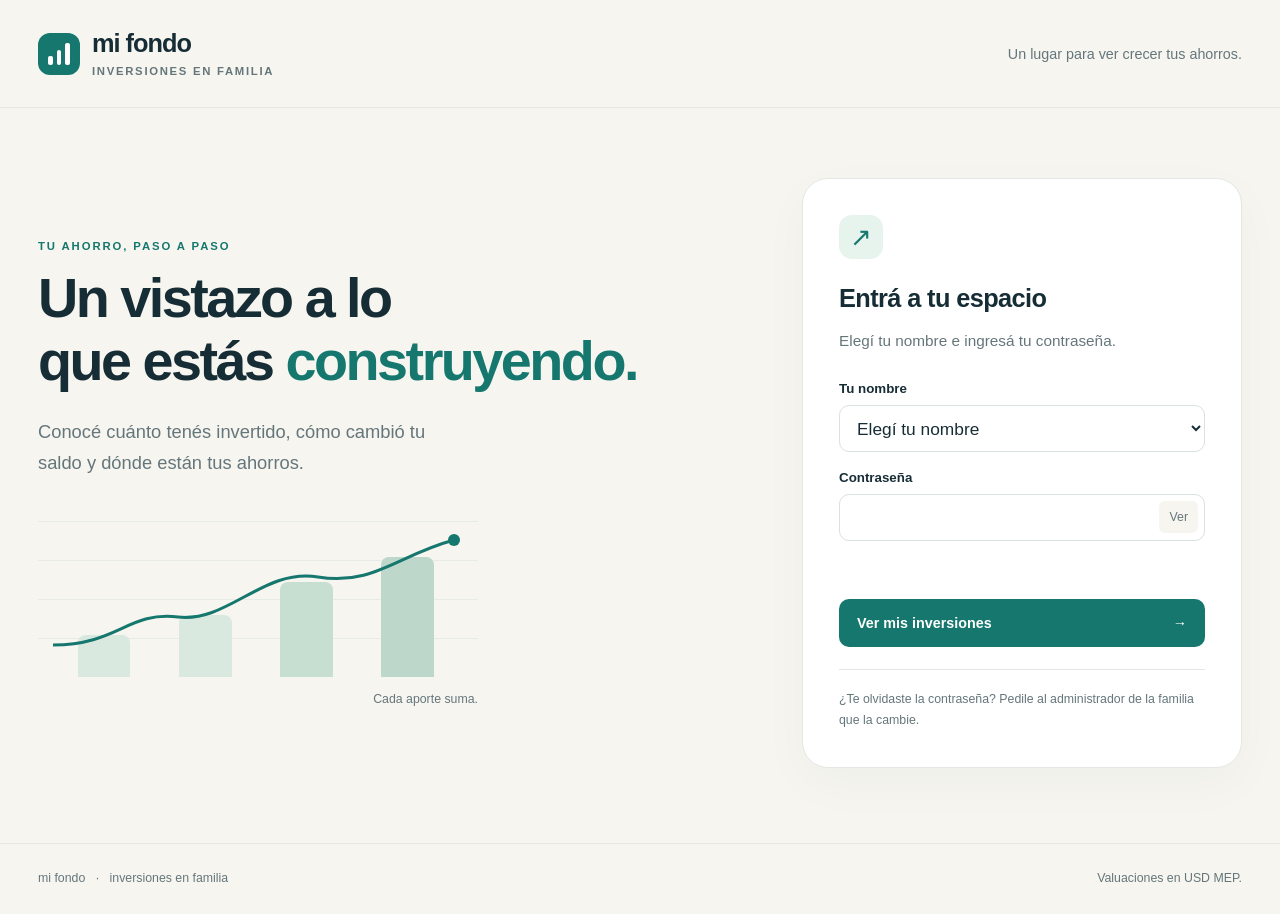
==== commit 8e2c8439: "Mostrar composicion personal y movimientos en pesos en el sitio familiar" ====
--- a/docs/index.html
+++ b/docs/index.html
@@ -6,8 +6,8 @@
   <meta name="color-scheme" content="light">
   <meta name="description" content="Tu espacio para seguir tus inversiones y ver cómo evolucionan tus ahorros.">
   <title>Mi fondo · Inversiones en familia</title>
-  <link rel="stylesheet" href="style.css?v=2">
-  <script type="module" src="app.js"></script>
+  <link rel="stylesheet" href="style.css?v=3">
+  <script type="module" src="app.js?v=3"></script>
 </head>
 <body>
   <header class="site-header">
@@ -52,17 +52,23 @@
         <article class="metric"><span class="metric-label">Mi resultado</span><div class="metric-value" id="profit-container"><span class="currency-label">USD</span> <strong id="profit">—</strong></div><span class="metric-caption">Saldo + retiros − aportes</span></article>
       </div>
       <div class="content-grid">
-        <article class="panel chart-panel">
-          <div class="panel-heading"><div><span class="eyebrow">EL RECORRIDO</span><h2>Así evolucionó mi saldo</h2></div><div class="range-control" role="group" aria-label="Período del gráfico"><button type="button" data-range="90">3 meses</button><button type="button" data-range="365">1 año</button><button type="button" data-range="all" class="active" aria-pressed="true">Todo</button></div></div>
-          <div id="balance-chart" class="chart-container"></div>
-          <p class="chart-note">El saldo refleja tanto tus aportes y retiros como el resultado de las inversiones.</p>
-        </article>
+        <div class="chart-stack">
+          <article class="panel chart-panel">
+            <div class="panel-heading"><div><span class="eyebrow">EL RECORRIDO</span><h2>Así evolucionó mi saldo</h2></div><div class="range-control" role="group" aria-label="Período del gráfico"><button type="button" data-range="90">3 meses</button><button type="button" data-range="365">1 año</button><button type="button" data-range="all" class="active" aria-pressed="true">Todo</button></div></div>
+            <div id="balance-chart" class="chart-container"></div>
+            <p class="chart-note">El saldo refleja tanto tus aportes y retiros como el resultado de las inversiones.</p>
+          </article>
+          <article class="panel">
+            <div class="panel-heading"><div><span class="eyebrow">EFECTIVO E INVERSIONES</span><h2>Composición de mi cartera</h2></div></div>
+            <div id="allocation-chart"></div>
+          </article>
+        </div>
         <article class="panel allocation-panel"><div class="panel-heading"><div><span class="eyebrow">MIS INVERSIONES</span><h2>Dónde está mi ahorro</h2></div></div><div id="allocation"></div><p class="chart-note">Tu parte proporcional de la cartera del fondo.</p></article>
       </div>
       <article class="panel unit-panel"><div class="unit-copy"><span class="eyebrow">EL VALOR DEL FONDO</span><h2>Una cuotaparte hoy vale</h2><strong id="unit-value">—</strong><p>Tu ahorro se representa en cuotapartes. Su valor permite seguir la evolución del fondo sin confundirla con los aportes.</p><span class="unit-count" id="unit-count"></span></div><div class="unit-chart-wrap"><div id="unit-chart" class="chart-container chart-small"></div><p class="chart-note" id="unit-return"></p></div></article>
-      <article class="panel movements-panel"><div class="panel-heading"><div><span class="eyebrow">MIS MOVIMIENTOS</span><h2>Aportes y retiros</h2></div><span class="table-counter" id="movement-count"></span></div><div class="table-scroll"><table><thead><tr><th>Fecha</th><th>Movimiento</th><th>Concepto</th><th class="numeric">USD MEP</th><th class="numeric">Cuotapartes</th></tr></thead><tbody id="movements"></tbody></table></div><p class="empty-state" id="no-movements" hidden>Todavía no hay movimientos para mostrar.</p></article>
+      <article class="panel movements-panel"><div class="panel-heading"><div><span class="eyebrow">MIS MOVIMIENTOS</span><h2>Aportes y retiros</h2></div><span class="table-counter" id="movement-count"></span></div><div class="table-scroll"><table><thead><tr><th>Fecha</th><th>Movimiento</th><th>Concepto</th><th class="numeric">Importe</th><th class="numeric">Cuotapartes</th></tr></thead><tbody id="movements"></tbody></table></div><p class="empty-state" id="no-movements" hidden>Todavía no hay movimientos para mostrar.</p></article>
     </section>
   </main>
-  <footer class="site-footer"><span>mi fondo <span aria-hidden="true">·</span> inversiones en familia</span><span>Todos los importes se expresan en USD MEP.</span></footer>
+  <footer class="site-footer"><span>mi fondo <span aria-hidden="true">·</span> inversiones en familia</span><span>Valuaciones en USD MEP.</span></footer>
 </body>
 </html>
--- a/docs/style.css
+++ b/docs/style.css
@@ -1,5 +1,5 @@
 @charset "UTF-8";
-:root{--bg:#f6f5f0;--paper:#fff;--ink:#172d36;--muted:#65767b;--line:#e3e8e5;--teal:#15776d;--teal-light:#e7f3ed;--negative:#b14b45;--radius:20px;--shadow:0 16px 50px #18352c08;font-family:Inter,"Segoe UI",Arial,sans-serif;color:var(--ink);background:var(--bg);font-synthesis:none}*{box-sizing:border-box}body{margin:0;font-size:calc(1rem + 1pt)}button,input,select{font:inherit}button,a,input,select{-webkit-tap-highlight-color:transparent}button{cursor:pointer}button:disabled{opacity:.55;cursor:wait}button:focus-visible,a:focus-visible{outline:3px solid #68b6a3;outline-offset:4px}input:focus,select:focus{outline:2px solid #68b6a3;outline-offset:1px}a{color:inherit}button[hidden],[hidden]{display:none!important}.site-header{max-width:1280px;margin:auto;padding:30px 38px;display:flex;justify-content:space-between;align-items:center;gap:24px;border-bottom:1px solid var(--line)}.brand{display:inline-flex;align-items:center;gap:12px;text-decoration:none;font-size:calc(24px + 1pt);font-weight:750;letter-spacing:-1px;line-height:1.1}.brand small{display:block;font-size:calc(10px + 1pt);letter-spacing:1.7px;text-transform:uppercase;font-weight:600;margin-top:7px;color:var(--muted)}.brand-mark{display:flex;align-items:end;gap:4px;width:42px;height:42px;padding:10px;background:var(--teal);border-radius:12px}.brand-mark i{width:5px;background:#fff;border-radius:2px}.brand-mark i:nth-child(1){height:9px}.brand-mark i:nth-child(2){height:15px}.brand-mark i:nth-child(3){height:22px}.header-note{font-size:calc(13px + 1pt);color:var(--muted)}main{max-width:1280px;margin:auto;padding:0 38px}.login-layout{min-height:calc(100vh - 212px);display:grid;grid-template-columns:1.15fr .85fr;align-items:center;gap:70px;padding:70px 0 75px}.eyebrow{display:block;font-size:calc(10px + 1pt);font-weight:750;letter-spacing:1.9px;color:var(--teal);margin-bottom:15px}.welcome-copy h1{font-size:calc(clamp(36px,4.25vw,58px) + 1pt);font-weight:650;line-height:1.12;letter-spacing:-2.5px;margin:0 0 24px}.welcome-copy h1 em{font-style:normal;color:var(--teal)}.welcome-copy>p{font-size:calc(17px + 1pt);line-height:1.7;color:var(--muted);max-width:420px}.growth-art{width:min(95%,440px);height:186px;position:relative;margin-top:42px;overflow:hidden}.growth-grid{position:absolute;inset:0 0 29px;background:repeating-linear-gradient(to top,transparent 0,transparent 38px,#d9e3dc88 38px,#d9e3dc88 39px)}.growth-art svg{position:absolute;inset:8px 5px 15px;color:var(--teal);width:calc(100% - 10px);height:140px}.growth-bar{position:absolute;bottom:29px;width:12%;border-radius:8px 8px 0 0;background:#dae9df}.growth-bar-a{left:9%;height:42px}.growth-bar-b{left:32%;height:62px}.growth-bar-c{left:55%;height:95px;background:#c6dfd0}.growth-bar-d{left:78%;height:120px;background:#bdd7ca}.art-label{position:absolute;bottom:0;right:0;font-size:calc(11px + 1pt);color:var(--muted)}.login-card{background:var(--paper);border:1px solid var(--line);border-radius:26px;padding:36px;box-shadow:var(--shadow);max-width:440px;width:100%;justify-self:end}.card-icon{display:grid;place-items:center;width:44px;height:44px;background:var(--teal-light);border-radius:13px;color:var(--teal);font-size:calc(25px + 1pt);margin-bottom:25px}h2{font-size:calc(20px + 1pt);letter-spacing:-.6px;font-weight:650;margin:0}.login-card h2{font-size:calc(24px + 1pt)}.muted{color:var(--muted);font-size:calc(14px + 1pt);line-height:1.6}.login-card form{margin-top:28px}label{display:block;font-size:calc(12px + 1pt);font-weight:650;margin:18px 0 9px}input,select{border:1px solid #d9e2dd;border-radius:10px;background:#fff;color:var(--ink);width:100%;min-height:47px;padding:11px 13px}select{cursor:pointer}.password-field{position:relative}.password-field input{padding-right:60px}.password-field button{position:absolute;right:7px;top:7px;background:var(--bg);border:0;border-radius:6px;padding:8px 10px;font-size:calc(11px + 1pt);color:var(--muted);min-height:32px}.form-message{min-height:35px;font-size:calc(12px + 1pt);line-height:1.4;color:var(--muted);margin:13px 0 10px}.form-message.error{color:var(--negative)}.button{border:1px solid transparent;display:inline-flex;justify-content:center;align-items:center;gap:20px;border-radius:10px;padding:13px 17px;font-size:calc(13px + 1pt);font-weight:600;transition:background .15s}.button-primary{background:var(--teal);color:#fff}.button-primary:hover{background:#11655c}.button-wide{width:100%;justify-content:space-between;min-height:48px}.button-quiet{border-color:var(--line);background:transparent;color:var(--ink)}.button-quiet:hover{background:#fff}.login-help{font-size:calc(11px + 1pt);line-height:1.7;color:var(--muted);margin:22px 0 0;padding-top:19px;border-top:1px solid var(--line)}.site-footer{max-width:1280px;margin:0 auto;padding:25px 38px;border-top:1px solid var(--line);display:flex;justify-content:space-between;gap:16px;color:var(--muted);font-size:calc(11px + 1pt);line-height:1.6}.site-footer span span{margin:0 7px}.dashboard{padding:42px 0 45px}.dashboard-intro{display:flex;align-items:end;justify-content:space-between;gap:20px;margin-bottom:28px}.dashboard-intro h1{font-size:calc(37px + 1pt);letter-spacing:-1.7px;line-height:1.05;font-weight:650;margin:0 0 10px}.dashboard-intro .eyebrow{margin-bottom:13px}.dashboard-intro p{margin:0;color:var(--muted);font-size:calc(14px + 1pt)}.cutoff{display:flex;align-items:center;gap:10px;font-size:calc(10px + 1pt);line-height:1.5;color:var(--muted);padding-bottom:3px}.cutoff strong{display:block;color:var(--ink);font-size:calc(12px + 1pt);font-weight:600}.status-dot{width:7px;height:7px;background:#5c9c6f;border-radius:50%;box-shadow:0 0 0 4px #e3ede3}.metric-grid{display:grid;grid-template-columns:1.15fr 1fr 1fr;gap:18px;margin-bottom:24px}.metric{background:#fff;border:1px solid var(--line);border-radius:var(--radius);padding:27px;position:relative;overflow:hidden;box-shadow:var(--shadow)}.metric-main{background:var(--ink);color:#fff;border-color:var(--ink)}.metric-label{display:block;font-size:calc(12px + 1pt);font-weight:500;color:var(--muted);margin-bottom:17px}.metric-main .metric-label,.metric-main .metric-caption{color:#b8cfcc}.metric-value{white-space:nowrap;line-height:1.15;font-variant-numeric:tabular-nums;font-size:calc(34px + 1pt);letter-spacing:-1px;font-weight:550;margin-bottom:13px}.metric-value strong{font-weight:650}.currency-label{font-size:calc(12px + 1pt);font-weight:500;letter-spacing:.4px}.metric-caption{font-size:calc(10px + 1pt);line-height:1.6;color:var(--muted);position:relative;z-index:1}.metric-art{font-size:calc(135px + 1pt);position:absolute;right:-3px;bottom:-34px;color:#ffffff08;line-height:1}.positive{color:var(--teal)}.negative{color:var(--negative)}.content-grid{display:grid;grid-template-columns:1.55fr 1fr;gap:22px;margin-bottom:22px}.panel{background:#fff;border:1px solid var(--line);border-radius:var(--radius);box-shadow:var(--shadow);padding:27px}.panel-heading{display:flex;align-items:center;justify-content:space-between;gap:16px;margin-bottom:23px}.panel-heading .eyebrow{font-size:calc(9px + 1pt);margin-bottom:10px}.panel-heading h2{font-size:calc(18px + 1pt)}.range-control{display:flex;gap:3px;border:1px solid var(--line);padding:3px;border-radius:8px;white-space:nowrap}.range-control button{font-size:calc(10px + 1pt);min-height:29px;padding:6px 8px;border:0;background:transparent;border-radius:5px;color:var(--muted)}.range-control .active{background:var(--teal-light);color:var(--teal);font-weight:650}.chart-container{min-height:195px;position:relative}.chart-container svg{width:100%;height:auto;display:block;overflow:visible}.chart-note{margin:16px 0 0;font-size:calc(10px + 1pt);line-height:1.7;color:var(--muted)}.chart-empty{height:195px;display:grid;place-items:center;text-align:center;font-size:calc(12px + 1pt);line-height:1.6;color:var(--muted);border-radius:12px;background:#f8faf7;padding:25px}.chart-text{font-size:calc(10px + 1pt);fill:#7c8b8a;font-family:"Segoe UI",Arial,sans-serif}.allocation-item+.allocation-item{margin-top:16px}.allocation-label{display:flex;align-items:center;justify-content:space-between;gap:12px;font-size:calc(11px + 1pt);line-height:1.5;margin-bottom:7px}.allocation-name{display:flex;align-items:center;gap:8px;min-width:0}.allocation-name strong{font-weight:650;white-space:nowrap;overflow:hidden;text-overflow:ellipsis}.allocation-name small{color:var(--muted);font-size:calc(10px + 1pt)}.allocation-label>span{font-variant-numeric:tabular-nums;white-space:nowrap;font-weight:600}.allocation-track{height:5px;border-radius:4px;background:#edf1ed;overflow:hidden}.allocation-fill{height:100%;border-radius:4px;background:var(--teal)}.allocation-dot{height:7px;width:7px;min-width:7px;border-radius:50%;background:var(--teal)}.allocation-more{margin-top:17px;color:var(--muted);font-size:calc(10px + 1pt)}.unit-panel{display:grid;grid-template-columns:.9fr 1.3fr;gap:48px;margin-bottom:22px;background:#eef3ec;border-color:#e0e8dc}.unit-copy h2{font-size:calc(18px + 1pt)}.unit-copy>strong{display:block;font-size:calc(30px + 1pt);letter-spacing:-1px;font-weight:650;margin:15px 0 12px;font-variant-numeric:tabular-nums}.unit-copy>p{font-size:calc(11px + 1pt);line-height:1.8;color:var(--muted);max-width:350px}.unit-count{display:inline-block;margin-top:5px;font-size:calc(10px + 1pt);border:1px solid #d2dfd0;border-radius:6px;padding:7px 10px;color:#526a5d}.unit-chart-wrap{align-self:center}.chart-small{min-height:140px}.unit-chart-wrap .chart-note{margin-top:6px}.table-scroll{overflow:auto;margin:0 -3px}table{width:100%;border-collapse:collapse;white-space:nowrap;text-align:left}th{font-size:calc(9px + 2pt);font-weight:650;text-transform:uppercase;letter-spacing:.9px;color:var(--muted);padding:0 12px 13px;border-bottom:1px solid var(--line)}td{padding:15px 12px;border-bottom:1px solid #edf0ed;font-size:calc(11px + 2pt);line-height:1.5}tbody tr:last-child td{border-bottom:0}.numeric{text-align:right;font-variant-numeric:tabular-nums}.movement-badge{display:inline-block;padding:5px 8px;background:var(--teal-light);color:var(--teal);border-radius:6px;font-size:calc(10px + 2pt)}.movement-badge.withdrawal{background:#f7ece7;color:#a55c46}.movement-note{white-space:normal;min-width:140px;max-width:380px;color:var(--muted)}.table-counter{font-size:calc(10px + 1pt);color:var(--muted);background:var(--bg);padding:7px 10px;border-radius:7px}.empty-state{font-size:calc(12px + 1pt);color:var(--muted);padding:24px 0;line-height:1.8}.movements-panel .panel-heading{margin-bottom:26px}@media(min-width:1400px){.login-layout{gap:110px}}@media(max-width:1000px){.login-layout{gap:35px}.login-card{padding:28px}.metric{padding:22px}.metric-value{font-size:calc(28px + 1pt)}.content-grid{grid-template-columns:1.3fr 1fr}.panel{padding:22px}.panel-heading{align-items:start;flex-wrap:wrap}.range-control{margin-top:0}.unit-panel{gap:30px}}@media(max-width:760px){.site-header{padding:22px}.header-note{display:none}main{padding:0 22px}.login-layout{grid-template-columns:1fr;padding:42px 0 45px;gap:25px;min-height:0}.welcome-copy h1{font-size:calc(39px + 1pt);letter-spacing:-1.8px}.welcome-copy>p{font-size:calc(14px + 1pt);max-width:100%;margin-bottom:0}.growth-art{display:none}.login-card{max-width:none;justify-self:stretch;padding:27px}.welcome-copy .eyebrow{font-size:calc(9px + 1pt)}.site-footer{padding:22px;flex-direction:column;gap:7px}.dashboard{padding-top:30px}.dashboard-intro h1{font-size:calc(31px + 1pt)}.dashboard-intro{align-items:start}.cutoff{font-size:calc(9px + 1pt);padding-top:21px}.cutoff strong{font-size:calc(10px + 1pt)}.metric-grid{gap:12px}.metric{padding:21px}.metric-main .metric-value{font-size:calc(39px + 1pt)}.metric-value{font-size:calc(25px + 1pt)}.metric-label{font-size:calc(11px + 1pt);margin-bottom:13px}.metric-caption{font-size:calc(9px + 1pt)}.content-grid{grid-template-columns:1fr;gap:18px;margin-bottom:18px}.panel{padding:23px}.unit-panel{grid-template-columns:1fr;gap:22px;margin-bottom:18px}.unit-copy>p{max-width:none}.unit-chart-wrap{width:100%}.range-control button{font-size:calc(9px + 1pt)}.panel-heading h2{font-size:calc(17px + 1pt)}.site-header .button{font-size:calc(11px + 1pt);padding:10px}.brand{font-size:calc(22px + 1pt)}.brand small{font-size:calc(8px + 1pt)}.brand-mark{width:37px;height:37px;padding:8px}.allocation-name small{max-width:210px;overflow:hidden;text-overflow:ellipsis;white-space:nowrap}.movements-panel{padding:23px 15px}.movements-panel .panel-heading{padding:0 8px}.metric-art{bottom:-30px;right:16px}}@media(prefers-reduced-motion:reduce){*{scroll-behavior:auto!important;transition:none!important}}@media print{.site-header #logout,.range-control,#login-view{display:none!important}body{background:#fff}.site-header,main,.site-footer{max-width:none;padding-left:0;padding-right:0}.panel,.metric{box-shadow:none;break-inside:avoid}.dashboard{padding-top:20px}.content-grid{grid-template-columns:1.4fr 1fr}.metric-main{print-color-adjust:exact;-webkit-print-color-adjust:exact}.site-footer{margin-top:20px}}
+:root{--bg:#f6f5f0;--paper:#fff;--ink:#172d36;--muted:#65767b;--line:#e3e8e5;--teal:#15776d;--teal-light:#e7f3ed;--negative:#b14b45;--radius:20px;--shadow:0 16px 50px #18352c08;font-family:Inter,"Segoe UI",Arial,sans-serif;color:var(--ink);background:var(--bg);font-synthesis:none}*{box-sizing:border-box}body{margin:0;font-size:calc(1rem + 1pt)}button,input,select{font:inherit}button,a,input,select{-webkit-tap-highlight-color:transparent}button{cursor:pointer}button:disabled{opacity:.55;cursor:wait}button:focus-visible,a:focus-visible{outline:3px solid #68b6a3;outline-offset:4px}input:focus,select:focus{outline:2px solid #68b6a3;outline-offset:1px}a{color:inherit}button[hidden],[hidden]{display:none!important}.site-header{max-width:1280px;margin:auto;padding:30px 38px;display:flex;justify-content:space-between;align-items:center;gap:24px;border-bottom:1px solid var(--line)}.brand{display:inline-flex;align-items:center;gap:12px;text-decoration:none;font-size:calc(24px + 1pt);font-weight:750;letter-spacing:-1px;line-height:1.1}.brand small{display:block;font-size:calc(10px + 1pt);letter-spacing:1.7px;text-transform:uppercase;font-weight:600;margin-top:7px;color:var(--muted)}.brand-mark{display:flex;align-items:end;gap:4px;width:42px;height:42px;padding:10px;background:var(--teal);border-radius:12px}.brand-mark i{width:5px;background:#fff;border-radius:2px}.brand-mark i:nth-child(1){height:9px}.brand-mark i:nth-child(2){height:15px}.brand-mark i:nth-child(3){height:22px}.header-note{font-size:calc(13px + 1pt);color:var(--muted)}main{max-width:1280px;margin:auto;padding:0 38px}.login-layout{min-height:calc(100vh - 212px);display:grid;grid-template-columns:1.15fr .85fr;align-items:center;gap:70px;padding:70px 0 75px}.eyebrow{display:block;font-size:calc(10px + 1pt);font-weight:750;letter-spacing:1.9px;color:var(--teal);margin-bottom:15px}.welcome-copy h1{font-size:calc(clamp(36px,4.25vw,58px) + 1pt);font-weight:650;line-height:1.12;letter-spacing:-2.5px;margin:0 0 24px}.welcome-copy h1 em{font-style:normal;color:var(--teal)}.welcome-copy>p{font-size:calc(17px + 1pt);line-height:1.7;color:var(--muted);max-width:420px}.growth-art{width:min(95%,440px);height:186px;position:relative;margin-top:42px;overflow:hidden}.growth-grid{position:absolute;inset:0 0 29px;background:repeating-linear-gradient(to top,transparent 0,transparent 38px,#d9e3dc88 38px,#d9e3dc88 39px)}.growth-art svg{position:absolute;inset:8px 5px 15px;color:var(--teal);width:calc(100% - 10px);height:140px}.growth-bar{position:absolute;bottom:29px;width:12%;border-radius:8px 8px 0 0;background:#dae9df}.growth-bar-a{left:9%;height:42px}.growth-bar-b{left:32%;height:62px}.growth-bar-c{left:55%;height:95px;background:#c6dfd0}.growth-bar-d{left:78%;height:120px;background:#bdd7ca}.art-label{position:absolute;bottom:0;right:0;font-size:calc(11px + 1pt);color:var(--muted)}.login-card{background:var(--paper);border:1px solid var(--line);border-radius:26px;padding:36px;box-shadow:var(--shadow);max-width:440px;width:100%;justify-self:end}.card-icon{display:grid;place-items:center;width:44px;height:44px;background:var(--teal-light);border-radius:13px;color:var(--teal);font-size:calc(25px + 1pt);margin-bottom:25px}h2{font-size:calc(20px + 1pt);letter-spacing:-.6px;font-weight:650;margin:0}.login-card h2{font-size:calc(24px + 1pt)}.muted{color:var(--muted);font-size:calc(14px + 1pt);line-height:1.6}.login-card form{margin-top:28px}label{display:block;font-size:calc(12px + 1pt);font-weight:650;margin:18px 0 9px}input,select{border:1px solid #d9e2dd;border-radius:10px;background:#fff;color:var(--ink);width:100%;min-height:47px;padding:11px 13px}select{cursor:pointer}.password-field{position:relative}.password-field input{padding-right:60px}.password-field button{position:absolute;right:7px;top:7px;background:var(--bg);border:0;border-radius:6px;padding:8px 10px;font-size:calc(11px + 1pt);color:var(--muted);min-height:32px}.form-message{min-height:35px;font-size:calc(12px + 1pt);line-height:1.4;color:var(--muted);margin:13px 0 10px}.form-message.error{color:var(--negative)}.button{border:1px solid transparent;display:inline-flex;justify-content:center;align-items:center;gap:20px;border-radius:10px;padding:13px 17px;font-size:calc(13px + 1pt);font-weight:600;transition:background .15s}.button-primary{background:var(--teal);color:#fff}.button-primary:hover{background:#11655c}.button-wide{width:100%;justify-content:space-between;min-height:48px}.button-quiet{border-color:var(--line);background:transparent;color:var(--ink)}.button-quiet:hover{background:#fff}.login-help{font-size:calc(11px + 1pt);line-height:1.7;color:var(--muted);margin:22px 0 0;padding-top:19px;border-top:1px solid var(--line)}.site-footer{max-width:1280px;margin:0 auto;padding:25px 38px;border-top:1px solid var(--line);display:flex;justify-content:space-between;gap:16px;color:var(--muted);font-size:calc(11px + 1pt);line-height:1.6}.site-footer span span{margin:0 7px}.dashboard{padding:42px 0 45px}.dashboard-intro{display:flex;align-items:end;justify-content:space-between;gap:20px;margin-bottom:28px}.dashboard-intro h1{font-size:calc(37px + 1pt);letter-spacing:-1.7px;line-height:1.05;font-weight:650;margin:0 0 10px}.dashboard-intro .eyebrow{margin-bottom:13px}.dashboard-intro p{margin:0;color:var(--muted);font-size:calc(14px + 1pt)}.cutoff{display:flex;align-items:center;gap:10px;font-size:calc(10px + 1pt);line-height:1.5;color:var(--muted);padding-bottom:3px}.cutoff strong{display:block;color:var(--ink);font-size:calc(12px + 1pt);font-weight:600}.status-dot{width:7px;height:7px;background:#5c9c6f;border-radius:50%;box-shadow:0 0 0 4px #e3ede3}.metric-grid{display:grid;grid-template-columns:1.15fr 1fr 1fr;gap:18px;margin-bottom:24px}.metric{background:#fff;border:1px solid var(--line);border-radius:var(--radius);padding:27px;position:relative;overflow:hidden;box-shadow:var(--shadow)}.metric-main{background:var(--ink);color:#fff;border-color:var(--ink)}.metric-label{display:block;font-size:calc(12px + 1pt);font-weight:500;color:var(--muted);margin-bottom:17px}.metric-main .metric-label,.metric-main .metric-caption{color:#b8cfcc}.metric-value{white-space:nowrap;line-height:1.15;font-variant-numeric:tabular-nums;font-size:calc(34px + 1pt);letter-spacing:-1px;font-weight:550;margin-bottom:13px}.metric-value strong{font-weight:650}.currency-label{font-size:calc(12px + 1pt);font-weight:500;letter-spacing:.4px}.metric-caption{font-size:calc(10px + 1pt);line-height:1.6;color:var(--muted);position:relative;z-index:1}.metric-art{font-size:calc(135px + 1pt);position:absolute;right:-3px;bottom:-34px;color:#ffffff08;line-height:1}.positive{color:var(--teal)}.negative{color:var(--negative)}.content-grid{display:grid;grid-template-columns:1.55fr 1fr;gap:22px;margin-bottom:22px}.panel{background:#fff;border:1px solid var(--line);border-radius:var(--radius);box-shadow:var(--shadow);padding:27px}.panel-heading{display:flex;align-items:center;justify-content:space-between;gap:16px;margin-bottom:23px}.panel-heading .eyebrow{font-size:calc(9px + 1pt);margin-bottom:10px}.panel-heading h2{font-size:calc(18px + 1pt)}.range-control{display:flex;gap:3px;border:1px solid var(--line);padding:3px;border-radius:8px;white-space:nowrap}.range-control button{font-size:calc(10px + 1pt);min-height:29px;padding:6px 8px;border:0;background:transparent;border-radius:5px;color:var(--muted)}.range-control .active{background:var(--teal-light);color:var(--teal);font-weight:650}.chart-container{min-height:195px;position:relative}.chart-container svg{width:100%;height:auto;display:block;overflow:visible}.chart-note{margin:16px 0 0;font-size:calc(10px + 1pt);line-height:1.7;color:var(--muted)}.chart-empty{height:195px;display:grid;place-items:center;text-align:center;font-size:calc(12px + 1pt);line-height:1.6;color:var(--muted);border-radius:12px;background:#f8faf7;padding:25px}.chart-text{font-size:calc(10px + 1pt);fill:#7c8b8a;font-family:"Segoe UI",Arial,sans-serif}.allocation-item+.allocation-item{margin-top:8px}.allocation-label{display:flex;align-items:center;justify-content:space-between;gap:12px;font-size:calc(11px + 1pt);line-height:1.5;margin-bottom:4px}.allocation-name{display:flex;align-items:center;gap:8px;min-width:0}.allocation-name strong{font-weight:650;white-space:nowrap;overflow:hidden;text-overflow:ellipsis}.allocation-name small{color:var(--muted);font-size:calc(10px + 1pt)}.allocation-label>span{font-variant-numeric:tabular-nums;white-space:nowrap;font-weight:600}.allocation-track{height:5px;border-radius:4px;background:#edf1ed;overflow:hidden}.allocation-fill{height:100%;border-radius:4px;background:var(--teal)}.allocation-dot{height:7px;width:7px;min-width:7px;border-radius:50%;background:var(--teal)}.allocation-more{margin-top:17px;color:var(--muted);font-size:calc(10px + 1pt)}.unit-panel{display:grid;grid-template-columns:.9fr 1.3fr;gap:48px;margin-bottom:22px;background:#eef3ec;border-color:#e0e8dc}.unit-copy h2{font-size:calc(18px + 1pt)}.unit-copy>strong{display:block;font-size:calc(30px + 1pt);letter-spacing:-1px;font-weight:650;margin:15px 0 12px;font-variant-numeric:tabular-nums}.unit-copy>p{font-size:calc(11px + 1pt);line-height:1.8;color:var(--muted);max-width:350px}.unit-count{display:inline-block;margin-top:5px;font-size:calc(10px + 1pt);border:1px solid #d2dfd0;border-radius:6px;padding:7px 10px;color:#526a5d}.unit-chart-wrap{align-self:center}.chart-small{min-height:140px}.unit-chart-wrap .chart-note{margin-top:6px}.table-scroll{overflow:auto;margin:0 -3px}table{width:100%;border-collapse:collapse;white-space:nowrap;text-align:left}th{font-size:calc(9px + 2pt);font-weight:650;text-transform:uppercase;letter-spacing:.9px;color:var(--muted);padding:0 12px 13px;border-bottom:1px solid var(--line)}td{padding:8px 12px;border-bottom:1px solid #edf0ed;font-size:calc(11px + 2pt);line-height:1.5}tbody tr:last-child td{border-bottom:0}.numeric{text-align:right;font-variant-numeric:tabular-nums}.movement-badge{display:inline-block;padding:5px 8px;background:var(--teal-light);color:var(--teal);border-radius:6px;font-size:calc(10px + 2pt)}.movement-badge.withdrawal{background:#f7ece7;color:#a55c46}.movement-note{white-space:normal;min-width:140px;max-width:380px;color:var(--muted)}.table-counter{font-size:calc(10px + 1pt);color:var(--muted);background:var(--bg);padding:7px 10px;border-radius:7px}.empty-state{font-size:calc(12px + 1pt);color:var(--muted);padding:24px 0;line-height:1.8}.movements-panel .panel-heading{margin-bottom:26px}@media(min-width:1400px){.login-layout{gap:110px}}@media(max-width:1000px){.login-layout{gap:35px}.login-card{padding:28px}.metric{padding:22px}.metric-value{font-size:calc(28px + 1pt)}.content-grid{grid-template-columns:1.3fr 1fr}.panel{padding:22px}.panel-heading{align-items:start;flex-wrap:wrap}.range-control{margin-top:0}.unit-panel{gap:30px}}@media(max-width:760px){.site-header{padding:22px}.header-note{display:none}main{padding:0 22px}.login-layout{grid-template-columns:1fr;padding:42px 0 45px;gap:25px;min-height:0}.welcome-copy h1{font-size:calc(39px + 1pt);letter-spacing:-1.8px}.welcome-copy>p{font-size:calc(14px + 1pt);max-width:100%;margin-bottom:0}.growth-art{display:none}.login-card{max-width:none;justify-self:stretch;padding:27px}.welcome-copy .eyebrow{font-size:calc(9px + 1pt)}.site-footer{padding:22px;flex-direction:column;gap:7px}.dashboard{padding-top:30px}.dashboard-intro h1{font-size:calc(31px + 1pt)}.dashboard-intro{align-items:start}.cutoff{font-size:calc(9px + 1pt);padding-top:21px}.cutoff strong{font-size:calc(10px + 1pt)}.metric-grid{gap:12px}.metric{padding:21px}.metric-main .metric-value{font-size:calc(39px + 1pt)}.metric-value{font-size:calc(25px + 1pt)}.metric-label{font-size:calc(11px + 1pt);margin-bottom:13px}.metric-caption{font-size:calc(9px + 1pt)}.content-grid{grid-template-columns:1fr;gap:18px;margin-bottom:18px}.panel{padding:23px}.unit-panel{grid-template-columns:1fr;gap:22px;margin-bottom:18px}.unit-copy>p{max-width:none}.unit-chart-wrap{width:100%}.range-control button{font-size:calc(9px + 1pt)}.panel-heading h2{font-size:calc(17px + 1pt)}.site-header .button{font-size:calc(11px + 1pt);padding:10px}.brand{font-size:calc(22px + 1pt)}.brand small{font-size:calc(8px + 1pt)}.brand-mark{width:37px;height:37px;padding:8px}.allocation-name small{max-width:210px;overflow:hidden;text-overflow:ellipsis;white-space:nowrap}.movements-panel{padding:23px 15px}.movements-panel .panel-heading{padding:0 8px}.metric-art{bottom:-30px;right:16px}}@media(prefers-reduced-motion:reduce){*{scroll-behavior:auto!important;transition:none!important}}@media print{.site-header #logout,.range-control,#login-view{display:none!important}body{background:#fff}.site-header,main,.site-footer{max-width:none;padding-left:0;padding-right:0}.panel,.metric{box-shadow:none;break-inside:avoid}.dashboard{padding-top:20px}.content-grid{grid-template-columns:1.4fr 1fr}.metric-main{print-color-adjust:exact;-webkit-print-color-adjust:exact}.site-footer{margin-top:20px}}
 @media (max-width: 850px) {
   .metric-grid { grid-template-columns: repeat(2, minmax(0, 1fr)); }
   .metric-main { grid-column: 1 / -1; }
@@ -8,3 +8,50 @@
 @media (max-width: 420px) {
   .metric-grid { grid-template-columns: minmax(0, 1fr); }
 }
+
+.content-grid { align-items: start; }
+.chart-stack { display: grid; grid-template-columns: minmax(0, 1fr); gap: 22px; min-width: 0; }
+.allocation-panel { min-width: 0; }
+.portfolio-chart { display: flex; flex-wrap: wrap; align-items: center; gap: 18px; }
+.portfolio-donut {
+  display: grid;
+  place-items: center;
+  width: min(100%, 156px);
+  aspect-ratio: 1;
+  margin-inline: auto;
+  background-color: var(--teal-light);
+  border-radius: 50%;
+}
+.portfolio-donut > div {
+  display: flex;
+  flex-direction: column;
+  justify-content: center;
+  align-items: center;
+  width: 74%;
+  aspect-ratio: 1;
+  background: var(--paper);
+  border-radius: 50%;
+}
+.portfolio-donut span, .portfolio-totals dt { font-size: 12px; color: var(--muted); }
+.portfolio-donut strong { font-size: 17px; font-variant-numeric: tabular-nums; }
+.portfolio-detail { flex: 1 1 230px; min-width: 0; }
+.portfolio-totals { display: grid; grid-template-columns: repeat(2, minmax(0, 1fr)); gap: 8px; margin: 0 0 8px; }
+.portfolio-totals > div { padding: 8px; border-radius: 8px; background: var(--bg); }
+.portfolio-totals dd { margin: 4px 0 0; font-size: 14px; font-weight: 650; font-variant-numeric: tabular-nums; }
+.portfolio-legend { list-style: none; margin: 0; padding: 0; font-size: 13px; }
+.portfolio-legend li {
+  display: grid;
+  grid-template-columns: 8px minmax(0, 1fr) auto auto;
+  gap: 7px;
+  align-items: center;
+  padding: 5px 0;
+  border-bottom: 1px solid var(--line);
+}
+.portfolio-legend i { width: 8px; height: 8px; border-radius: 50%; }
+.portfolio-legend strong, .portfolio-share { text-align: right; font-variant-numeric: tabular-nums; }
+.portfolio-share { min-width: 37px; color: var(--muted); }
+.movement-amount small { display: block; margin-top: 2px; color: var(--muted); font-size: 12px; line-height: 1.3; }
+
+@media (max-width: 760px) {
+  .chart-stack { gap: 18px; }
+}
